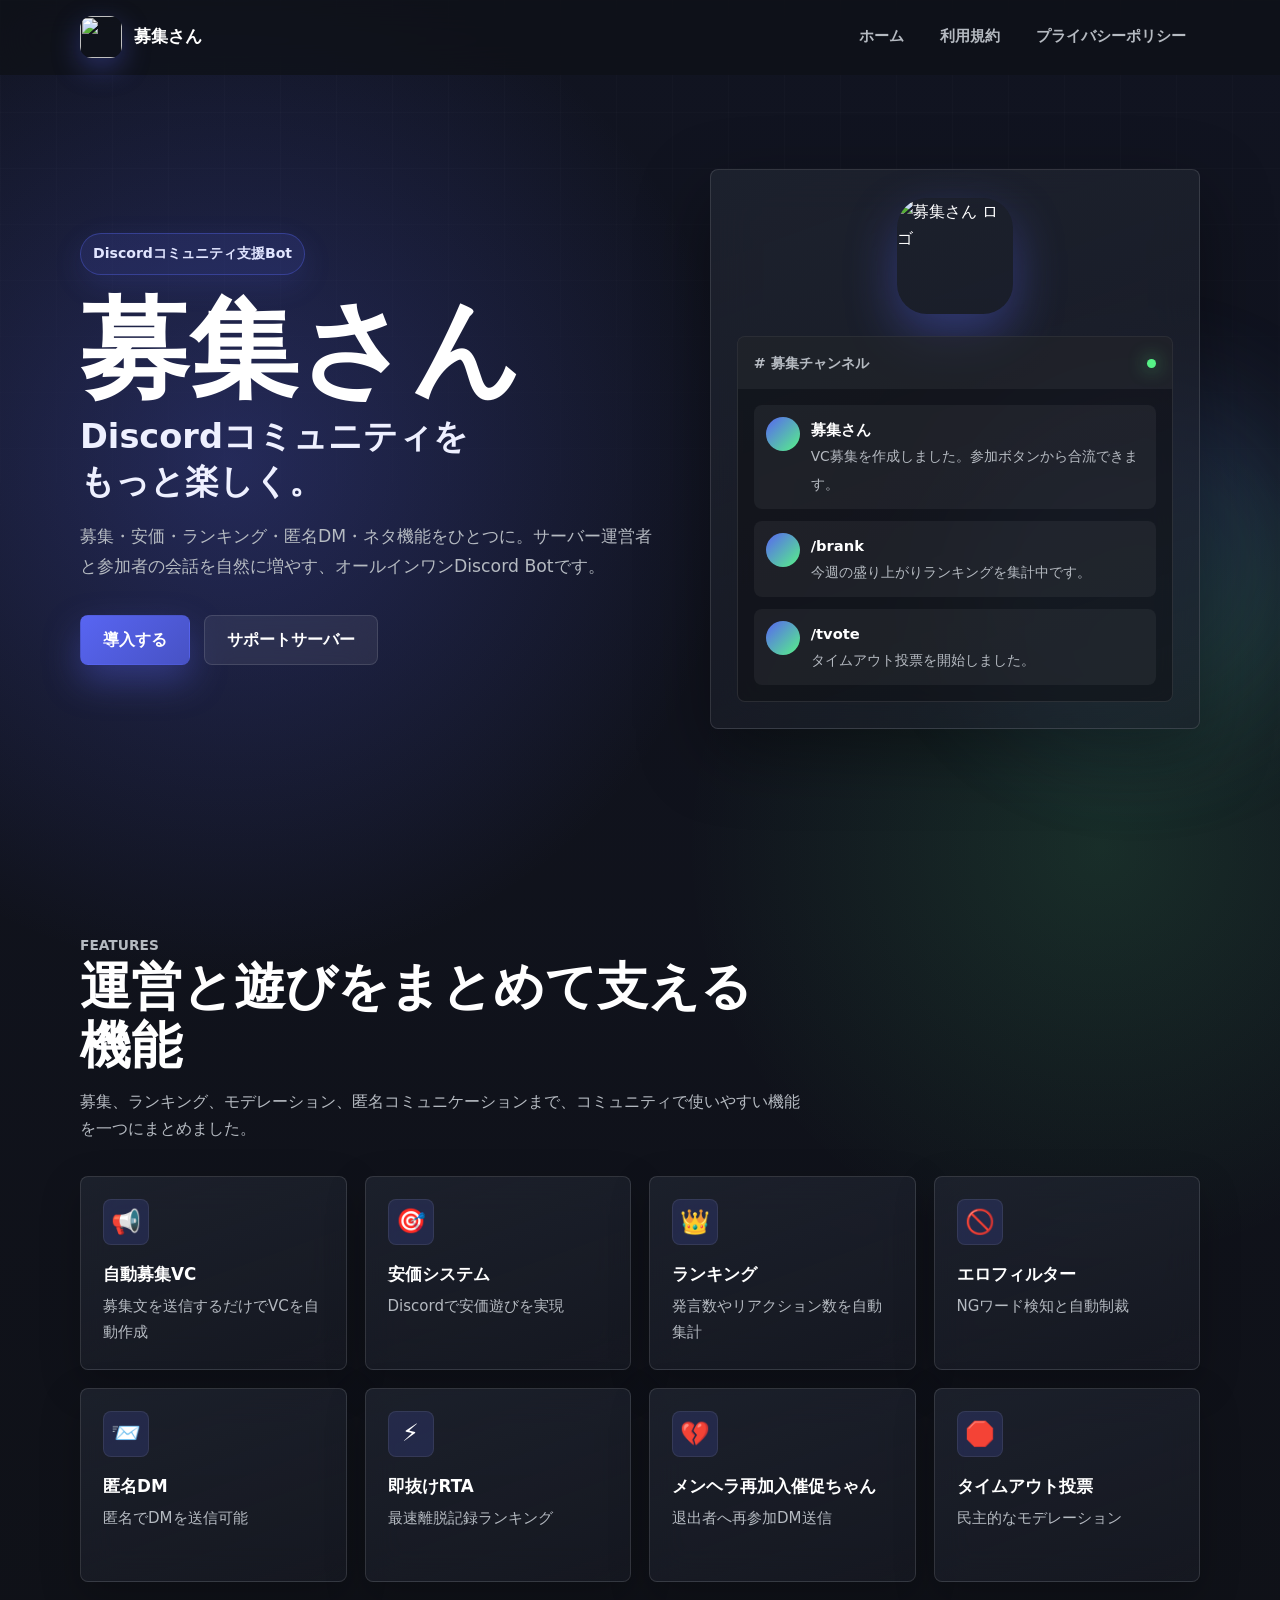
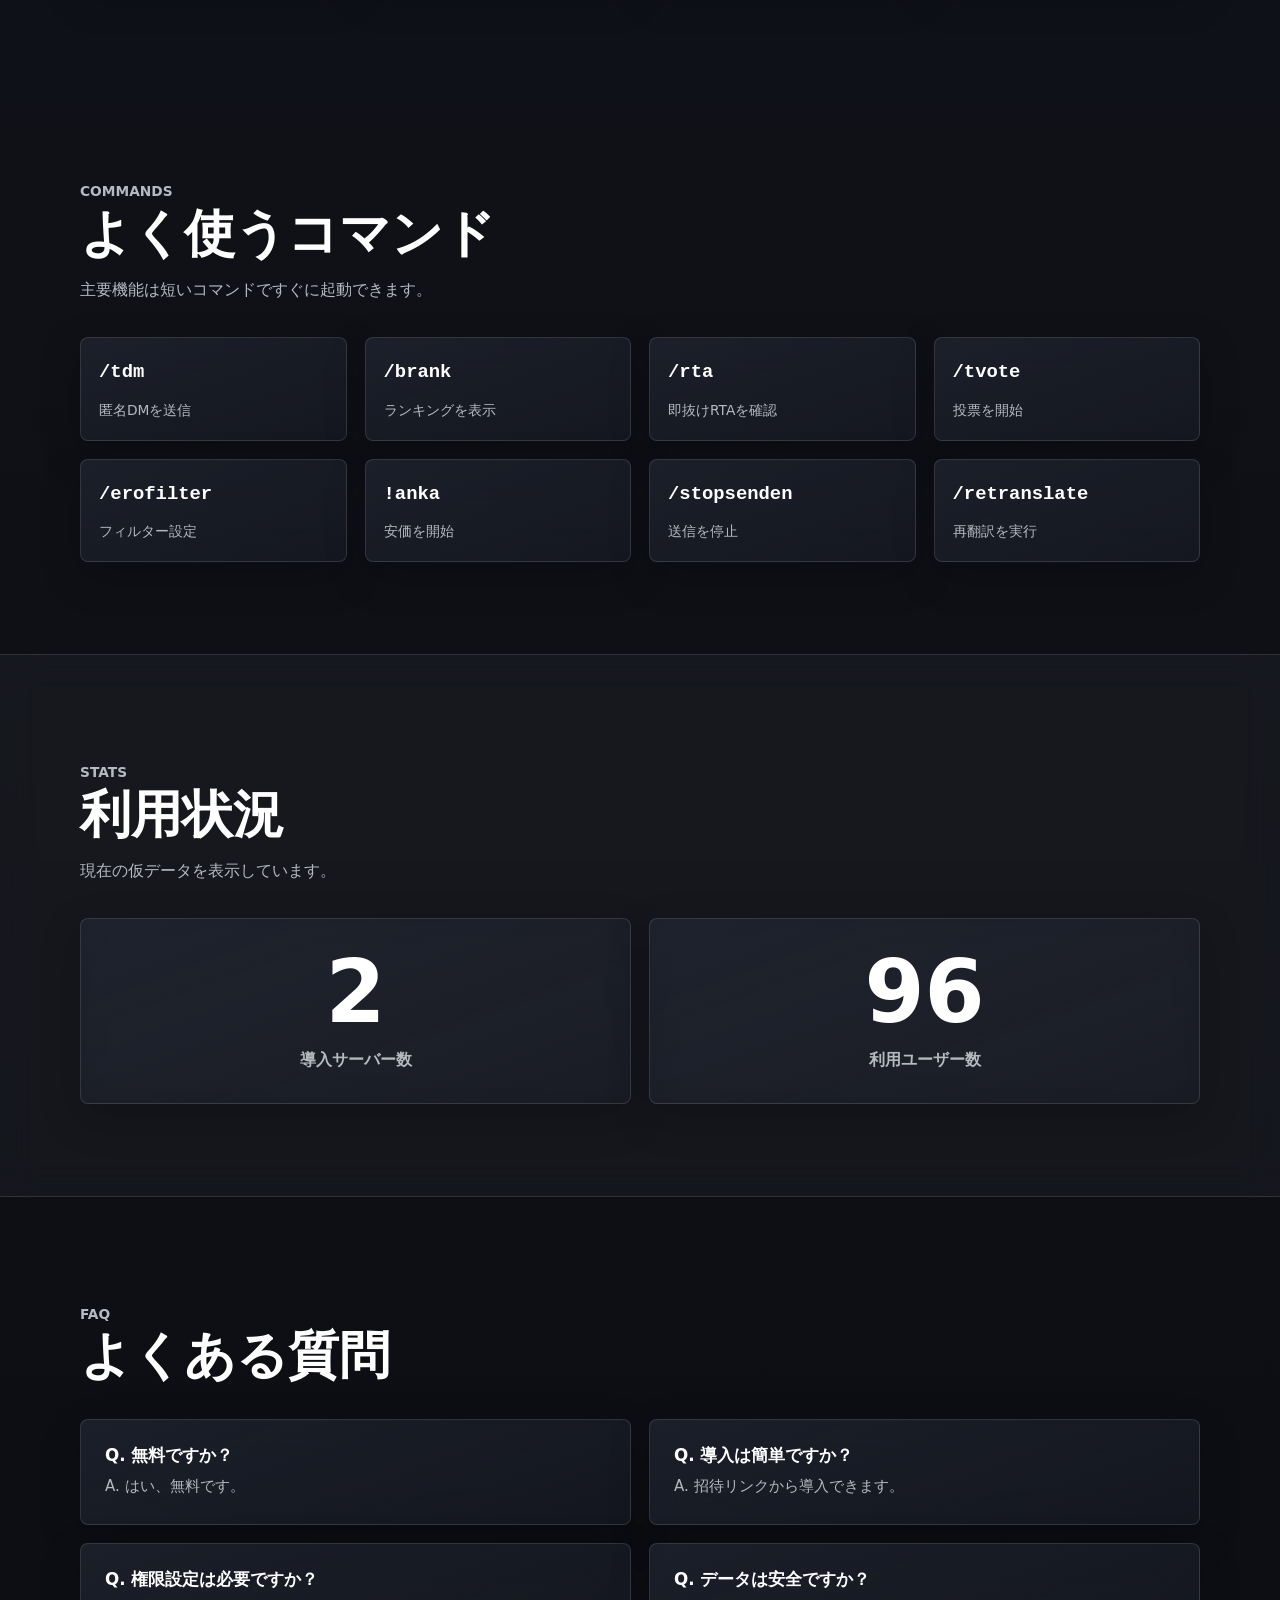
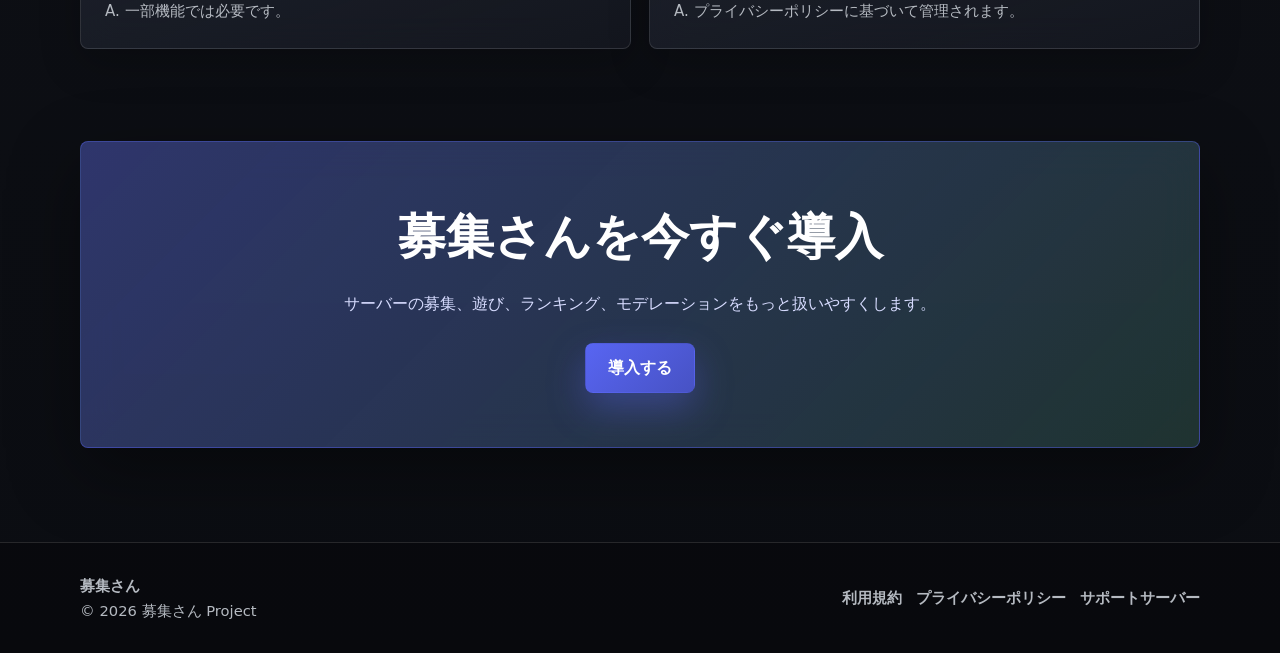
==== boshusan/index.html @ 24d5e726 "Add files via upload" ====
<!DOCTYPE html>
<html lang="ja">
<head>
  <meta charset="UTF-8">
  <meta name="viewport" content="width=device-width, initial-scale=1.0">
  <title>募集さん | Discordコミュニティ支援Bot</title>
  <meta name="description" content="募集さんは、募集・安価・ランキング・匿名DM・ネタ機能まで搭載したオールインワンDiscord Botです。Discordコミュニティをもっと楽しく運営できます。">
  <meta name="keywords" content="募集さん,Discord Bot,Discord,募集,安価,ランキング,匿名DM,モデレーション,コミュニティ運営">
  <meta name="theme-color" content="#5865F2">
  <meta name="robots" content="index, follow">
  <link rel="canonical" href="./">
  <link rel="icon" href="assets/favicon.ico">
  <link rel="apple-touch-icon" href="assets/logo.png">
  <meta property="og:type" content="website">
  <meta property="og:title" content="募集さん | Discordコミュニティ支援Bot">
  <meta property="og:description" content="Discordコミュニティをもっと楽しく。募集・安価・ランキング・匿名DM・ネタ機能まで搭載。">
  <meta property="og:url" content="./">
  <meta property="og:image" content="assets/logo.png">
  <meta property="og:site_name" content="募集さん">
  <meta name="twitter:card" content="summary">
  <meta name="twitter:title" content="募集さん | Discordコミュニティ支援Bot">
  <meta name="twitter:description" content="募集・安価・ランキング・匿名DM・ネタ機能をひとつに。">
  <meta name="twitter:image" content="assets/logo.png">
  <script type="application/ld+json">
  {
    "@context": "https://schema.org",
    "@type": "SoftwareApplication",
    "name": "募集さん",
    "applicationCategory": "CommunicationApplication",
    "operatingSystem": "Discord",
    "description": "募集・安価・ランキング・匿名DM・ネタ機能まで搭載したオールインワンDiscord Bot。",
    "offers": {
      "@type": "Offer",
      "price": "0",
      "priceCurrency": "JPY"
    },
    "url": "./",
    "image": "assets/logo.png"
  }
  </script>
  <style>
    :root {
      --primary: #5865F2;
      --secondary: #4752C4;
      --background: #0f1117;
      --card: #1a1d27;
      --card2: #202531;
      --text: #ffffff;
      --text-muted: #b5bac1;
      --success: #57F287;
      --danger: #ED4245;
      --border: rgba(255, 255, 255, 0.12);
      --shadow: 0 24px 70px rgba(0, 0, 0, 0.38);
      --max: 1120px;
    }

    * {
      box-sizing: border-box;
    }

    html {
      scroll-behavior: smooth;
    }

    body {
      margin: 0;
      min-height: 100vh;
      font-family: "Hiragino Kaku Gothic ProN", "Yu Gothic", "Meiryo", system-ui, -apple-system, BlinkMacSystemFont, "Segoe UI", sans-serif;
      color: var(--text);
      background:
        radial-gradient(circle at 18% 12%, rgba(88, 101, 242, 0.28), transparent 32rem),
        radial-gradient(circle at 86% 22%, rgba(87, 242, 135, 0.12), transparent 26rem),
        linear-gradient(180deg, #111421 0%, var(--background) 46%, #0b0d12 100%);
      line-height: 1.7;
      overflow-x: hidden;
    }

    body::before {
      content: "";
      position: fixed;
      inset: 0;
      pointer-events: none;
      background-image:
        linear-gradient(rgba(255, 255, 255, 0.025) 1px, transparent 1px),
        linear-gradient(90deg, rgba(255, 255, 255, 0.025) 1px, transparent 1px);
      background-size: 56px 56px;
      mask-image: linear-gradient(to bottom, rgba(0, 0, 0, 0.8), transparent 78%);
      z-index: -1;
    }

    a {
      color: inherit;
      text-decoration: none;
    }

    img {
      display: block;
      max-width: 100%;
    }

    .skip-link {
      position: fixed;
      top: 12px;
      left: 12px;
      z-index: 999;
      transform: translateY(-140%);
      padding: 10px 14px;
      border-radius: 8px;
      background: var(--primary);
      color: #fff;
      transition: transform 0.2s ease;
    }

    .skip-link:focus {
      transform: translateY(0);
    }

    .site-header {
      position: fixed;
      top: 0;
      left: 0;
      right: 0;
      z-index: 100;
      border-bottom: 1px solid transparent;
      background: rgba(15, 17, 23, 0.72);
      backdrop-filter: blur(18px);
      transition: border-color 0.25s ease, background 0.25s ease, box-shadow 0.25s ease;
    }

    .site-header.is-scrolled {
      border-color: var(--border);
      background: rgba(15, 17, 23, 0.9);
      box-shadow: 0 10px 30px rgba(0, 0, 0, 0.22);
    }

    .nav {
      width: min(100% - 32px, var(--max));
      height: 74px;
      margin: 0 auto;
      display: flex;
      align-items: center;
      justify-content: space-between;
      gap: 20px;
    }

    .brand {
      display: inline-flex;
      align-items: center;
      gap: 12px;
      font-weight: 800;
      font-size: 1.08rem;
      letter-spacing: 0;
    }

    .brand img {
      width: 42px;
      height: 42px;
      border-radius: 12px;
      box-shadow: 0 10px 28px rgba(88, 101, 242, 0.35);
    }

    .nav-links {
      display: flex;
      align-items: center;
      gap: 8px;
    }

    .nav-links a {
      padding: 10px 14px;
      border-radius: 8px;
      color: var(--text-muted);
      font-weight: 700;
      font-size: 0.94rem;
      transition: color 0.2s ease, background 0.2s ease, transform 0.2s ease;
    }

    .nav-links a:hover,
    .nav-links a:focus-visible {
      color: var(--text);
      background: rgba(255, 255, 255, 0.08);
      transform: translateY(-1px);
      outline: none;
    }

    .menu-toggle {
      display: none;
      width: 44px;
      height: 44px;
      border: 1px solid var(--border);
      border-radius: 8px;
      background: rgba(255, 255, 255, 0.06);
      color: var(--text);
      cursor: pointer;
    }

    .menu-toggle span {
      display: block;
      width: 20px;
      height: 2px;
      margin: 5px auto;
      border-radius: 999px;
      background: currentColor;
      transition: transform 0.2s ease, opacity 0.2s ease;
    }

    .menu-toggle[aria-expanded="true"] span:nth-child(1) {
      transform: translateY(7px) rotate(45deg);
    }

    .menu-toggle[aria-expanded="true"] span:nth-child(2) {
      opacity: 0;
    }

    .menu-toggle[aria-expanded="true"] span:nth-child(3) {
      transform: translateY(-7px) rotate(-45deg);
    }

    main {
      overflow: hidden;
    }

    .section {
      width: min(100% - 32px, var(--max));
      margin: 0 auto;
      padding: 92px 0;
    }

    .hero {
      position: relative;
      width: min(100% - 32px, var(--max));
      min-height: 92vh;
      margin: 0 auto;
      padding: 150px 0 80px;
      display: grid;
      grid-template-columns: minmax(0, 1.08fr) minmax(300px, 0.92fr);
      align-items: center;
      gap: 54px;
    }

    .hero::after {
      content: "";
      position: absolute;
      right: -120px;
      bottom: 80px;
      width: 360px;
      height: 360px;
      border-radius: 50%;
      background: linear-gradient(135deg, rgba(88, 101, 242, 0.35), rgba(87, 242, 135, 0.18));
      filter: blur(55px);
      opacity: 0.75;
      z-index: -1;
      transform: translateY(var(--parallax, 0));
    }

    .hero-badge {
      display: inline-flex;
      align-items: center;
      gap: 9px;
      padding: 8px 12px;
      border: 1px solid rgba(88, 101, 242, 0.38);
      border-radius: 999px;
      background: rgba(88, 101, 242, 0.14);
      color: #e1e5ff;
      font-weight: 800;
      font-size: 0.88rem;
      box-shadow: 0 10px 30px rgba(88, 101, 242, 0.14);
    }

    .hero h1 {
      margin: 22px 0 10px;
      font-size: clamp(3.4rem, 9vw, 6.8rem);
      line-height: 0.98;
      letter-spacing: 0;
    }

    .hero h2 {
      margin: 0 0 18px;
      font-size: clamp(1.24rem, 3vw, 2.1rem);
      line-height: 1.35;
      color: #eef0ff;
      letter-spacing: 0;
    }

    .keep {
      display: inline-block;
    }

    .hero p {
      max-width: 660px;
      margin: 0;
      color: var(--text-muted);
      font-size: 1.08rem;
    }

    .hero-actions {
      display: flex;
      flex-wrap: wrap;
      gap: 14px;
      margin-top: 34px;
    }

    .button {
      display: inline-flex;
      align-items: center;
      justify-content: center;
      min-height: 50px;
      padding: 0 22px;
      border: 1px solid transparent;
      border-radius: 8px;
      font-weight: 800;
      color: #fff;
      transition: transform 0.22s ease, box-shadow 0.22s ease, background 0.22s ease, border-color 0.22s ease;
    }

    .button.primary {
      background: linear-gradient(135deg, var(--primary), var(--secondary));
      box-shadow: 0 16px 36px rgba(88, 101, 242, 0.36);
    }

    .button.secondary {
      border-color: var(--border);
      background: rgba(255, 255, 255, 0.07);
      backdrop-filter: blur(14px);
    }

    .button:hover,
    .button:focus-visible {
      transform: translateY(-3px);
      box-shadow: 0 20px 42px rgba(88, 101, 242, 0.28);
      outline: none;
    }

    .hero-panel {
      position: relative;
      padding: 26px;
      border: 1px solid var(--border);
      border-radius: 8px;
      background: linear-gradient(160deg, rgba(32, 37, 49, 0.78), rgba(26, 29, 39, 0.58));
      box-shadow: var(--shadow);
      backdrop-filter: blur(22px);
      transform: translateY(var(--panel-offset, 0));
    }

    .hero-logo {
      width: 116px;
      height: 116px;
      margin: 2px auto 22px;
      border-radius: 30px;
      box-shadow: 0 20px 50px rgba(88, 101, 242, 0.38);
    }

    .mock-card {
      border: 1px solid rgba(255, 255, 255, 0.1);
      border-radius: 8px;
      background: rgba(15, 17, 23, 0.6);
      overflow: hidden;
    }

    .mock-head {
      display: flex;
      align-items: center;
      justify-content: space-between;
      padding: 14px 16px;
      background: rgba(255, 255, 255, 0.05);
      color: var(--text-muted);
      font-size: 0.9rem;
      font-weight: 800;
    }

    .mock-dot {
      width: 9px;
      height: 9px;
      border-radius: 50%;
      background: var(--success);
      box-shadow: 0 0 18px rgba(87, 242, 135, 0.8);
    }

    .mock-body {
      display: grid;
      gap: 12px;
      padding: 16px;
    }

    .mock-line {
      display: flex;
      gap: 11px;
      align-items: flex-start;
      padding: 12px;
      border-radius: 8px;
      background: rgba(255, 255, 255, 0.05);
    }

    .mock-avatar {
      width: 34px;
      height: 34px;
      flex: 0 0 34px;
      border-radius: 50%;
      background: linear-gradient(135deg, var(--primary), var(--success));
    }

    .mock-text strong {
      display: block;
      font-size: 0.92rem;
    }

    .mock-text span {
      color: var(--text-muted);
      font-size: 0.86rem;
    }

    .section-title {
      max-width: 720px;
      margin-bottom: 34px;
    }

    .eyebrow {
      margin: 0 0 8px;
      color: var(--success);
      font-size: 0.86rem;
      font-weight: 900;
      letter-spacing: 0;
      text-transform: uppercase;
    }

    .section-title h2 {
      margin: 0;
      font-size: clamp(2rem, 5vw, 3.2rem);
      line-height: 1.14;
      letter-spacing: 0;
    }

    .section-title p {
      margin: 14px 0 0;
      color: var(--text-muted);
    }

    .grid {
      display: grid;
      gap: 18px;
    }

    .features {
      grid-template-columns: repeat(4, minmax(0, 1fr));
    }

    .commands {
      grid-template-columns: repeat(4, minmax(0, 1fr));
    }

    .card,
    .command-card,
    .faq-item,
    .stat {
      border: 1px solid var(--border);
      border-radius: 8px;
      background: linear-gradient(160deg, rgba(32, 37, 49, 0.76), rgba(26, 29, 39, 0.58));
      box-shadow: 0 14px 40px rgba(0, 0, 0, 0.22);
      backdrop-filter: blur(18px);
    }

    .card {
      min-height: 194px;
      padding: 22px;
      transition: transform 0.22s ease, border-color 0.22s ease, background 0.22s ease;
    }

    .card:hover {
      transform: translateY(-6px);
      border-color: rgba(88, 101, 242, 0.52);
      background: linear-gradient(160deg, rgba(88, 101, 242, 0.2), rgba(32, 37, 49, 0.68));
    }

    .icon {
      width: 46px;
      height: 46px;
      display: grid;
      place-items: center;
      margin-bottom: 18px;
      border-radius: 8px;
      background: rgba(88, 101, 242, 0.16);
      font-size: 1.5rem;
      box-shadow: inset 0 0 0 1px rgba(255, 255, 255, 0.08);
    }

    .card h3,
    .faq-item h3 {
      margin: 0 0 8px;
      font-size: 1.05rem;
      line-height: 1.35;
      letter-spacing: 0;
    }

    .card p,
    .faq-item p {
      margin: 0;
      color: var(--text-muted);
      font-size: 0.94rem;
    }

    .command-card {
      min-height: 96px;
      padding: 18px;
      display: flex;
      flex-direction: column;
      justify-content: space-between;
      gap: 10px;
      transition: transform 0.22s ease, border-color 0.22s ease;
    }

    .command-card:hover {
      transform: translateY(-5px);
      border-color: rgba(87, 242, 135, 0.48);
    }

    .command-card code {
      color: #fff;
      font-size: 1.18rem;
      font-weight: 900;
      letter-spacing: 0;
    }

    .command-card span {
      color: var(--text-muted);
      font-size: 0.86rem;
    }

    .stats-band {
      width: 100%;
      border-top: 1px solid var(--border);
      border-bottom: 1px solid var(--border);
      background: rgba(255, 255, 255, 0.035);
      backdrop-filter: blur(18px);
    }

    .stats {
      grid-template-columns: repeat(2, minmax(0, 1fr));
    }

    .stat {
      padding: 30px;
      text-align: center;
    }

    .stat strong {
      display: block;
      font-size: clamp(3rem, 9vw, 5.4rem);
      line-height: 1;
      color: #fff;
      letter-spacing: 0;
    }

    .stat span {
      display: block;
      margin-top: 10px;
      color: var(--text-muted);
      font-weight: 800;
    }

    .faq {
      grid-template-columns: repeat(2, minmax(0, 1fr));
    }

    .faq-item {
      padding: 24px;
    }

    .cta {
      width: min(100% - 32px, var(--max));
      margin: 0 auto 94px;
      padding: 54px 28px;
      text-align: center;
      border: 1px solid rgba(88, 101, 242, 0.4);
      border-radius: 8px;
      background:
        linear-gradient(135deg, rgba(88, 101, 242, 0.34), rgba(87, 242, 135, 0.1)),
        rgba(32, 37, 49, 0.7);
      box-shadow: var(--shadow);
      backdrop-filter: blur(20px);
    }

    .cta h2 {
      margin: 0 0 12px;
      font-size: clamp(1.9rem, 5vw, 3rem);
      letter-spacing: 0;
    }

    .cta p {
      margin: 0 auto 26px;
      max-width: 620px;
      color: #d7dcff;
    }

    .site-footer {
      border-top: 1px solid var(--border);
      background: rgba(7, 8, 12, 0.58);
    }

    .footer-inner {
      width: min(100% - 32px, var(--max));
      margin: 0 auto;
      padding: 30px 0;
      display: flex;
      align-items: center;
      justify-content: space-between;
      gap: 18px;
      color: var(--text-muted);
      font-size: 0.92rem;
    }

    .footer-links {
      display: flex;
      flex-wrap: wrap;
      gap: 14px;
      justify-content: flex-end;
    }

    .footer-links a {
      font-weight: 800;
      transition: color 0.2s ease;
    }

    .footer-links a:hover,
    .footer-links a:focus-visible {
      color: #fff;
      outline: none;
    }

    .reveal {
      opacity: 0;
      transform: translateY(28px);
      transition: opacity 0.7s ease, transform 0.7s ease;
    }

    .reveal.is-visible {
      opacity: 1;
      transform: translateY(0);
    }

    @media (prefers-reduced-motion: reduce) {
      *,
      *::before,
      *::after {
        scroll-behavior: auto !important;
        transition-duration: 0.01ms !important;
        animation-duration: 0.01ms !important;
        animation-iteration-count: 1 !important;
      }

      .reveal {
        opacity: 1;
        transform: none;
      }
    }

    @media (max-width: 980px) {
      .hero {
        grid-template-columns: 1fr;
        min-height: auto;
        padding-top: 132px;
      }

      .hero-panel {
        max-width: 520px;
      }

      .features,
      .commands {
        grid-template-columns: repeat(2, minmax(0, 1fr));
      }
    }

    @media (max-width: 720px) {
      .nav {
        height: 66px;
      }

      .menu-toggle {
        display: block;
      }

      .nav-links {
        position: fixed;
        top: 66px;
        left: 16px;
        right: 16px;
        display: grid;
        gap: 6px;
        padding: 12px;
        border: 1px solid var(--border);
        border-radius: 8px;
        background: rgba(15, 17, 23, 0.96);
        box-shadow: var(--shadow);
        transform: translateY(-12px);
        opacity: 0;
        pointer-events: none;
        transition: opacity 0.2s ease, transform 0.2s ease;
      }

      .nav-links.is-open {
        transform: translateY(0);
        opacity: 1;
        pointer-events: auto;
      }

      .nav-links a {
        padding: 13px 12px;
      }

      .section {
        padding: 70px 0;
      }

      .hero {
        padding: 112px 0 58px;
        gap: 34px;
      }

      .hero-actions {
        display: grid;
      }

      .button {
        width: 100%;
      }

      .features,
      .commands,
      .stats,
      .faq {
        grid-template-columns: 1fr;
      }

      .footer-inner {
        align-items: flex-start;
        flex-direction: column;
      }

      .footer-links {
        justify-content: flex-start;
      }
    }

    @media (max-width: 430px) {
      .brand span {
        font-size: 1rem;
      }

      .hero h1 {
        font-size: 3.2rem;
      }

      .hero-panel {
        padding: 18px;
      }
    }
  </style>
</head>
<body>
  <a class="skip-link" href="#main">本文へ移動</a>
  <header class="site-header" data-header>
    <nav class="nav" aria-label="グローバルナビゲーション">
      <a class="brand" href="index.html" aria-label="募集さん ホーム">
        <img src="assets/logo.png" alt="" width="42" height="42">
        <span>募集さん</span>
      </a>
      <button class="menu-toggle" type="button" aria-label="メニューを開く" aria-controls="nav-links" aria-expanded="false" data-menu-toggle>
        <span></span>
        <span></span>
        <span></span>
      </button>
      <div class="nav-links" id="nav-links" data-nav-links>
        <a href="index.html">ホーム</a>
        <a href="terms.html">利用規約</a>
        <a href="privacy.html">プライバシーポリシー</a>
      </div>
    </nav>
  </header>

  <main id="main">
    <section class="hero" aria-labelledby="hero-title">
      <div class="hero-copy reveal">
        <div class="hero-badge">Discordコミュニティ支援Bot</div>
        <h1 id="hero-title">募集さん</h1>
        <h2><span class="keep">Discordコミュニティを</span><span class="keep">もっと楽しく。</span></h2>
        <p>募集・安価・ランキング・匿名DM・ネタ機能をひとつに。サーバー運営者と参加者の会話を自然に増やす、オールインワンDiscord Botです。</p>
        <div class="hero-actions">
          <a class="button primary" href="https://x.gd/BoshuSan" rel="noopener noreferrer">導入する</a>
          <a class="button secondary" href="https://dsc.gg/naraku" rel="noopener noreferrer">サポートサーバー</a>
        </div>
      </div>
      <div class="hero-panel reveal" data-parallax-panel>
        <img class="hero-logo" src="assets/logo.png" alt="募集さん ロゴ" width="116" height="116">
        <div class="mock-card" aria-label="Discord上での動作イメージ">
          <div class="mock-head">
            <span># 募集チャンネル</span>
            <span class="mock-dot" aria-hidden="true"></span>
          </div>
          <div class="mock-body">
            <div class="mock-line">
              <div class="mock-avatar" aria-hidden="true"></div>
              <div class="mock-text">
                <strong>募集さん</strong>
                <span>VC募集を作成しました。参加ボタンから合流できます。</span>
              </div>
            </div>
            <div class="mock-line">
              <div class="mock-avatar" aria-hidden="true"></div>
              <div class="mock-text">
                <strong>/brank</strong>
                <span>今週の盛り上がりランキングを集計中です。</span>
              </div>
            </div>
            <div class="mock-line">
              <div class="mock-avatar" aria-hidden="true"></div>
              <div class="mock-text">
                <strong>/tvote</strong>
                <span>タイムアウト投票を開始しました。</span>
              </div>
            </div>
          </div>
        </div>
      </div>
    </section>

    <section class="section" aria-labelledby="features-title">
      <div class="section-title reveal">
        <p class="eyebrow">Features</p>
        <h2 id="features-title">運営と遊びをまとめて支える機能</h2>
        <p>募集、ランキング、モデレーション、匿名コミュニケーションまで、コミュニティで使いやすい機能を一つにまとめました。</p>
      </div>
      <div class="grid features">
        <article class="card reveal"><div class="icon">📢</div><h3>自動募集VC</h3><p>募集文を送信するだけでVCを自動作成</p></article>
        <article class="card reveal"><div class="icon">🎯</div><h3>安価システム</h3><p>Discordで安価遊びを実現</p></article>
        <article class="card reveal"><div class="icon">👑</div><h3>ランキング</h3><p>発言数やリアクション数を自動集計</p></article>
        <article class="card reveal"><div class="icon">🚫</div><h3>エロフィルター</h3><p>NGワード検知と自動制裁</p></article>
        <article class="card reveal"><div class="icon">📨</div><h3>匿名DM</h3><p>匿名でDMを送信可能</p></article>
        <article class="card reveal"><div class="icon">⚡</div><h3>即抜けRTA</h3><p>最速離脱記録ランキング</p></article>
        <article class="card reveal"><div class="icon">💔</div><h3>メンヘラ再加入催促ちゃん</h3><p>退出者へ再参加DM送信</p></article>
        <article class="card reveal"><div class="icon">🛑</div><h3>タイムアウト投票</h3><p>民主的なモデレーション</p></article>
      </div>
    </section>

    <section class="section" aria-labelledby="commands-title">
      <div class="section-title reveal">
        <p class="eyebrow">Commands</p>
        <h2 id="commands-title">よく使うコマンド</h2>
        <p>主要機能は短いコマンドですぐに起動できます。</p>
      </div>
      <div class="grid commands">
        <div class="command-card reveal"><code>/tdm</code><span>匿名DMを送信</span></div>
        <div class="command-card reveal"><code>/brank</code><span>ランキングを表示</span></div>
        <div class="command-card reveal"><code>/rta</code><span>即抜けRTAを確認</span></div>
        <div class="command-card reveal"><code>/tvote</code><span>投票を開始</span></div>
        <div class="command-card reveal"><code>/erofilter</code><span>フィルター設定</span></div>
        <div class="command-card reveal"><code>!anka</code><span>安価を開始</span></div>
        <div class="command-card reveal"><code>/stopsenden</code><span>送信を停止</span></div>
        <div class="command-card reveal"><code>/retranslate</code><span>再翻訳を実行</span></div>
      </div>
    </section>

    <div class="stats-band">
      <section class="section" aria-labelledby="stats-title">
        <div class="section-title reveal">
          <p class="eyebrow">Stats</p>
          <h2 id="stats-title">利用状況</h2>
          <p>現在の仮データを表示しています。</p>
        </div>
        <div class="grid stats">
          <div class="stat reveal">
            <strong data-count="2">0</strong>
            <span>導入サーバー数</span>
          </div>
          <div class="stat reveal">
            <strong data-count="97">0</strong>
            <span>利用ユーザー数</span>
          </div>
        </div>
      </section>
    </div>

    <section class="section" aria-labelledby="faq-title">
      <div class="section-title reveal">
        <p class="eyebrow">FAQ</p>
        <h2 id="faq-title">よくある質問</h2>
      </div>
      <div class="grid faq">
        <article class="faq-item reveal"><h3>Q. 無料ですか？</h3><p>A. はい、無料です。</p></article>
        <article class="faq-item reveal"><h3>Q. 導入は簡単ですか？</h3><p>A. 招待リンクから導入できます。</p></article>
        <article class="faq-item reveal"><h3>Q. 権限設定は必要ですか？</h3><p>A. 一部機能では必要です。</p></article>
        <article class="faq-item reveal"><h3>Q. データは安全ですか？</h3><p>A. プライバシーポリシーに基づいて管理されます。</p></article>
      </div>
    </section>

    <section class="cta reveal" aria-labelledby="cta-title">
      <h2 id="cta-title">募集さんを今すぐ導入</h2>
      <p>サーバーの募集、遊び、ランキング、モデレーションをもっと扱いやすくします。</p>
      <a class="button primary" href="https://x.gd/BoshuSan" rel="noopener noreferrer">導入する</a>
    </section>
  </main>

  <footer class="site-footer">
    <div class="footer-inner">
      <div>
        <strong>募集さん</strong><br>
        <span>© 2026 募集さん Project</span>
      </div>
      <div class="footer-links">
        <a href="terms.html">利用規約</a>
        <a href="privacy.html">プライバシーポリシー</a>
        <a href="https://dsc.gg/naraku" rel="noopener noreferrer">サポートサーバー</a>
      </div>
    </div>
  </footer>

  <script>
    (() => {
      const header = document.querySelector("[data-header]");
      const toggle = document.querySelector("[data-menu-toggle]");
      const navLinks = document.querySelector("[data-nav-links]");
      const revealTargets = document.querySelectorAll(".reveal");
      const counters = document.querySelectorAll("[data-count]");
      const hero = document.querySelector(".hero");
      const panel = document.querySelector("[data-parallax-panel]");
      let counted = false;

      const setHeader = () => {
        header.classList.toggle("is-scrolled", window.scrollY > 16);
      };

      const closeMenu = () => {
        navLinks.classList.remove("is-open");
        toggle.setAttribute("aria-expanded", "false");
        toggle.setAttribute("aria-label", "メニューを開く");
      };

      toggle.addEventListener("click", () => {
        const isOpen = toggle.getAttribute("aria-expanded") === "true";
        toggle.setAttribute("aria-expanded", String(!isOpen));
        toggle.setAttribute("aria-label", isOpen ? "メニューを開く" : "メニューを閉じる");
        navLinks.classList.toggle("is-open", !isOpen);
      });

      navLinks.querySelectorAll("a").forEach((link) => {
        link.addEventListener("click", closeMenu);
      });

      const animateCounters = () => {
        if (counted) return;
        counted = true;
        counters.forEach((counter) => {
          const target = Number(counter.dataset.count);
          const start = performance.now();
          const duration = 980;

          const tick = (now) => {
            const progress = Math.min((now - start) / duration, 1);
            const eased = 1 - Math.pow(1 - progress, 3);
            counter.textContent = Math.round(target * eased).toLocaleString("ja-JP");
            if (progress < 1) requestAnimationFrame(tick);
          };

          requestAnimationFrame(tick);
        });
      };

      const observer = new IntersectionObserver((entries) => {
        entries.forEach((entry) => {
          if (!entry.isIntersecting) return;
          entry.target.classList.add("is-visible");
          if (entry.target.querySelector("[data-count]")) animateCounters();
          observer.unobserve(entry.target);
        });
      }, { threshold: 0.18, rootMargin: "0px 0px -40px" });

      revealTargets.forEach((target) => observer.observe(target));

      const parallax = () => {
        if (!hero || !panel || window.matchMedia("(prefers-reduced-motion: reduce)").matches) return;
        const rect = hero.getBoundingClientRect();
        const offset = Math.max(-1, Math.min(1, rect.top / window.innerHeight));
        panel.style.setProperty("--panel-offset", `${offset * -16}px`);
        hero.style.setProperty("--parallax", `${offset * 42}px`);
      };

      window.addEventListener("scroll", () => {
        setHeader();
        parallax();
      }, { passive: true });

      window.addEventListener("resize", () => {
        if (window.innerWidth > 720) closeMenu();
      });

      setHeader();
      parallax();
    })();
  </script>
</body>
</html>
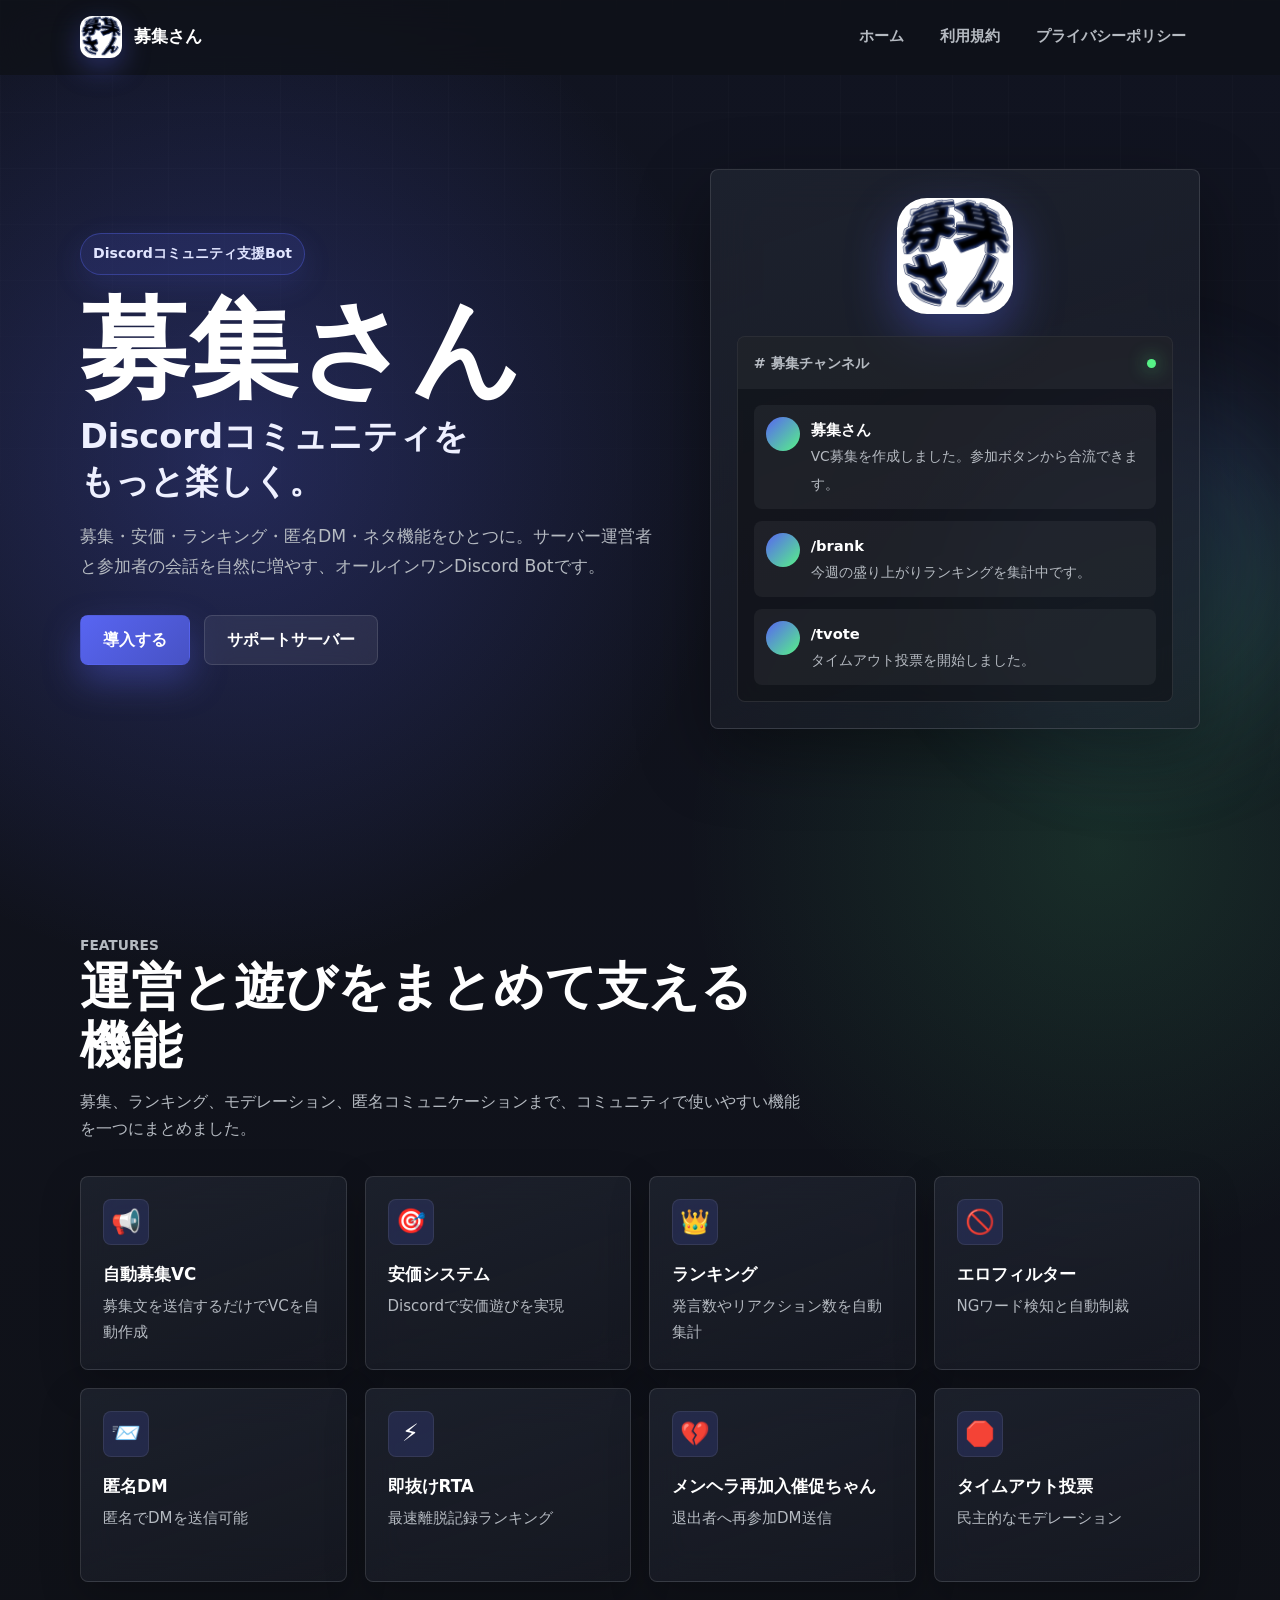
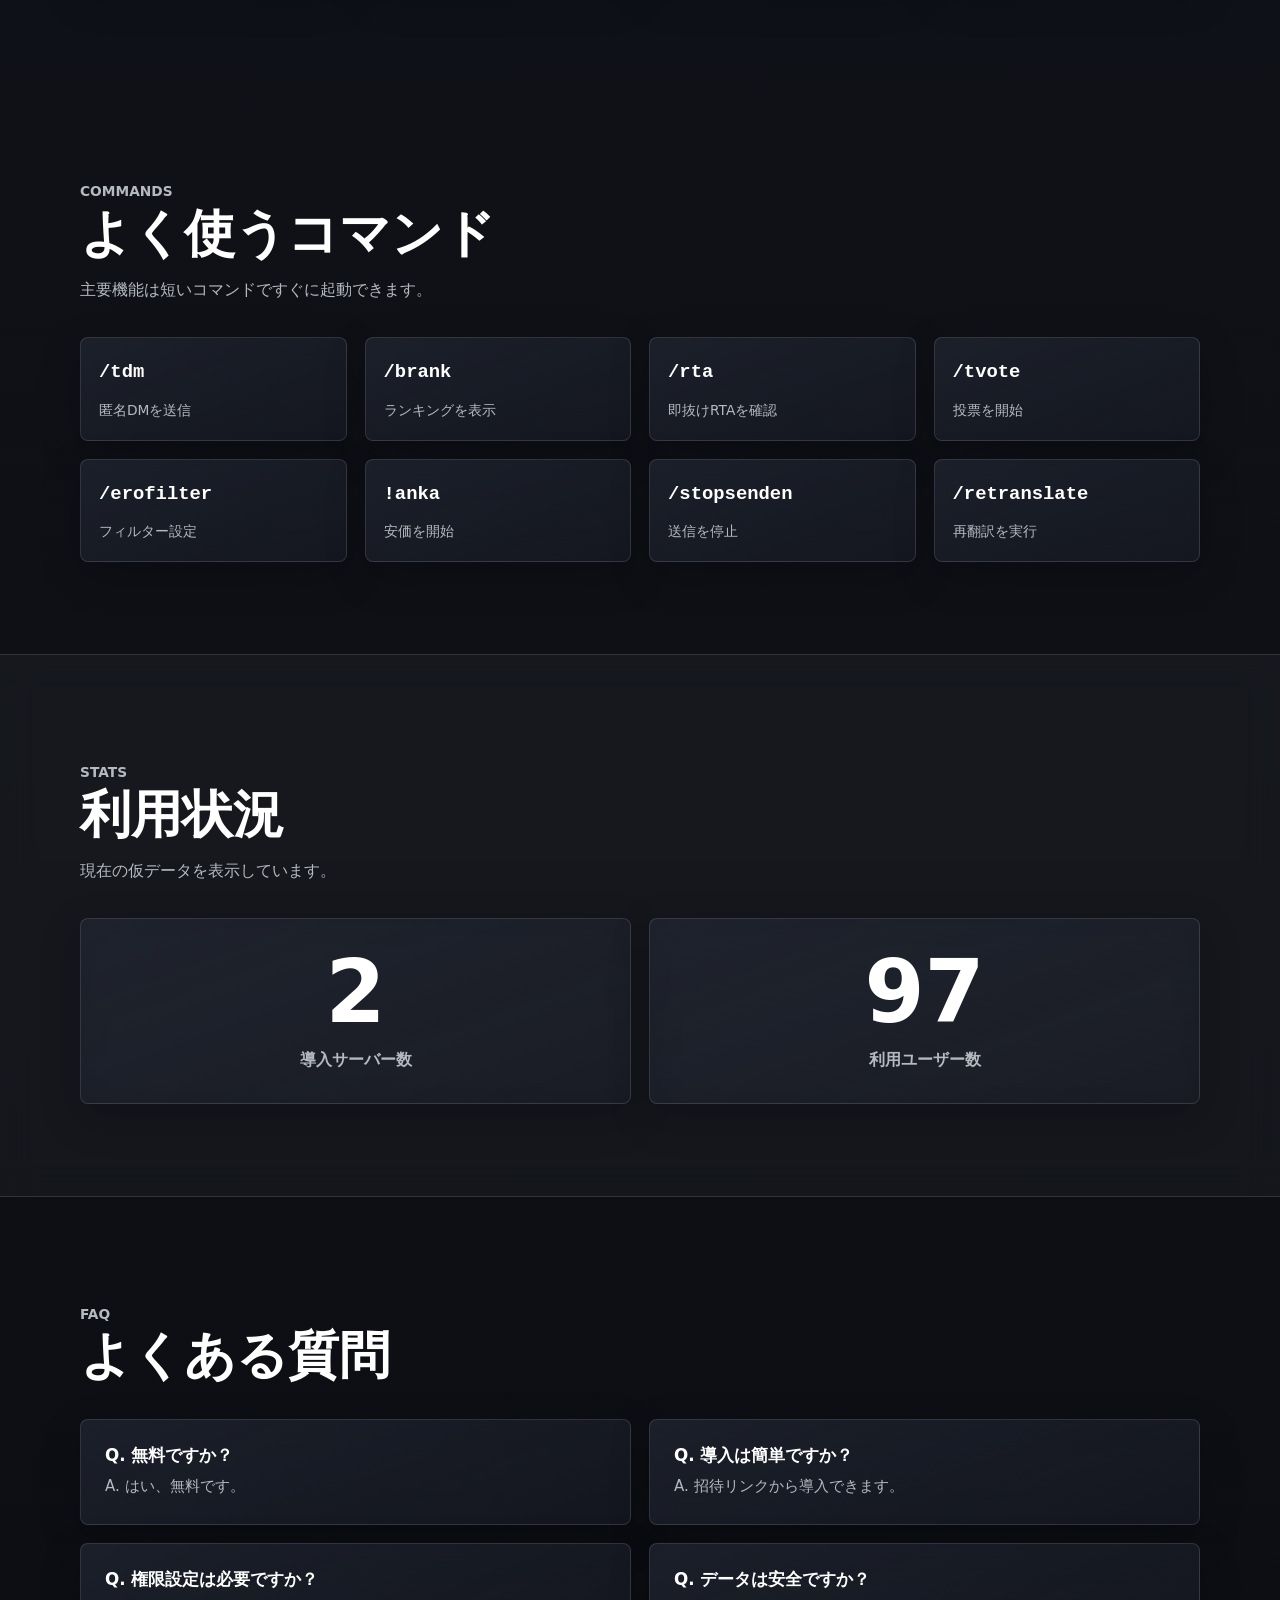
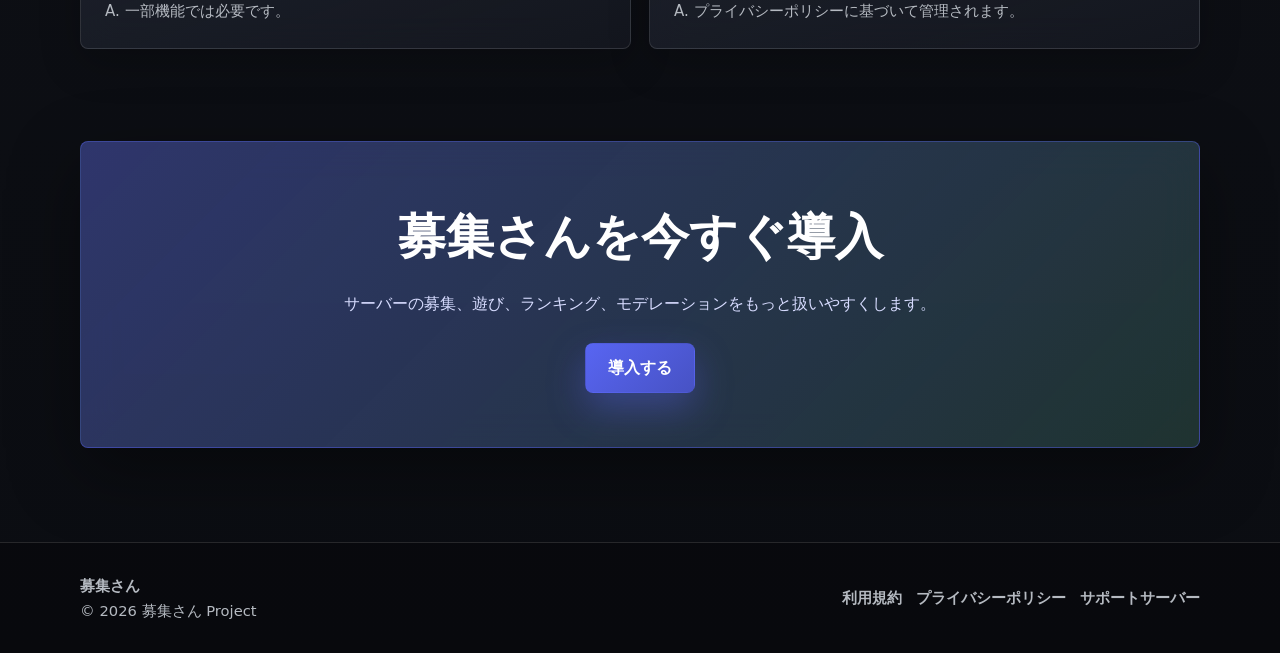
==== commit f0b5f226: "Update index.html" ====
--- a/boshusan/index.html
+++ b/boshusan/index.html
@@ -784,7 +784,7 @@
         <h2><span class="keep">Discordコミュニティを</span><span class="keep">もっと楽しく。</span></h2>
         <p>募集・安価・ランキング・匿名DM・ネタ機能をひとつに。サーバー運営者と参加者の会話を自然に増やす、オールインワンDiscord Botです。</p>
         <div class="hero-actions">
-          <a class="button primary" href="https://x.gd/BoshuSan" rel="noopener noreferrer">導入する</a>
+          <a class="button primary" href="https://x.gd/boshu_" rel="noopener noreferrer">導入する</a>
           <a class="button secondary" href="https://dsc.gg/naraku" rel="noopener noreferrer">サポートサーバー</a>
         </div>
       </div>
@@ -894,7 +894,7 @@
     <section class="cta reveal" aria-labelledby="cta-title">
       <h2 id="cta-title">募集さんを今すぐ導入</h2>
       <p>サーバーの募集、遊び、ランキング、モデレーションをもっと扱いやすくします。</p>
-      <a class="button primary" href="https://x.gd/BoshuSan" rel="noopener noreferrer">導入する</a>
+      <a class="button primary" href="https://x.gd/boshu_" rel="noopener noreferrer">導入する</a>
     </section>
   </main>
 
